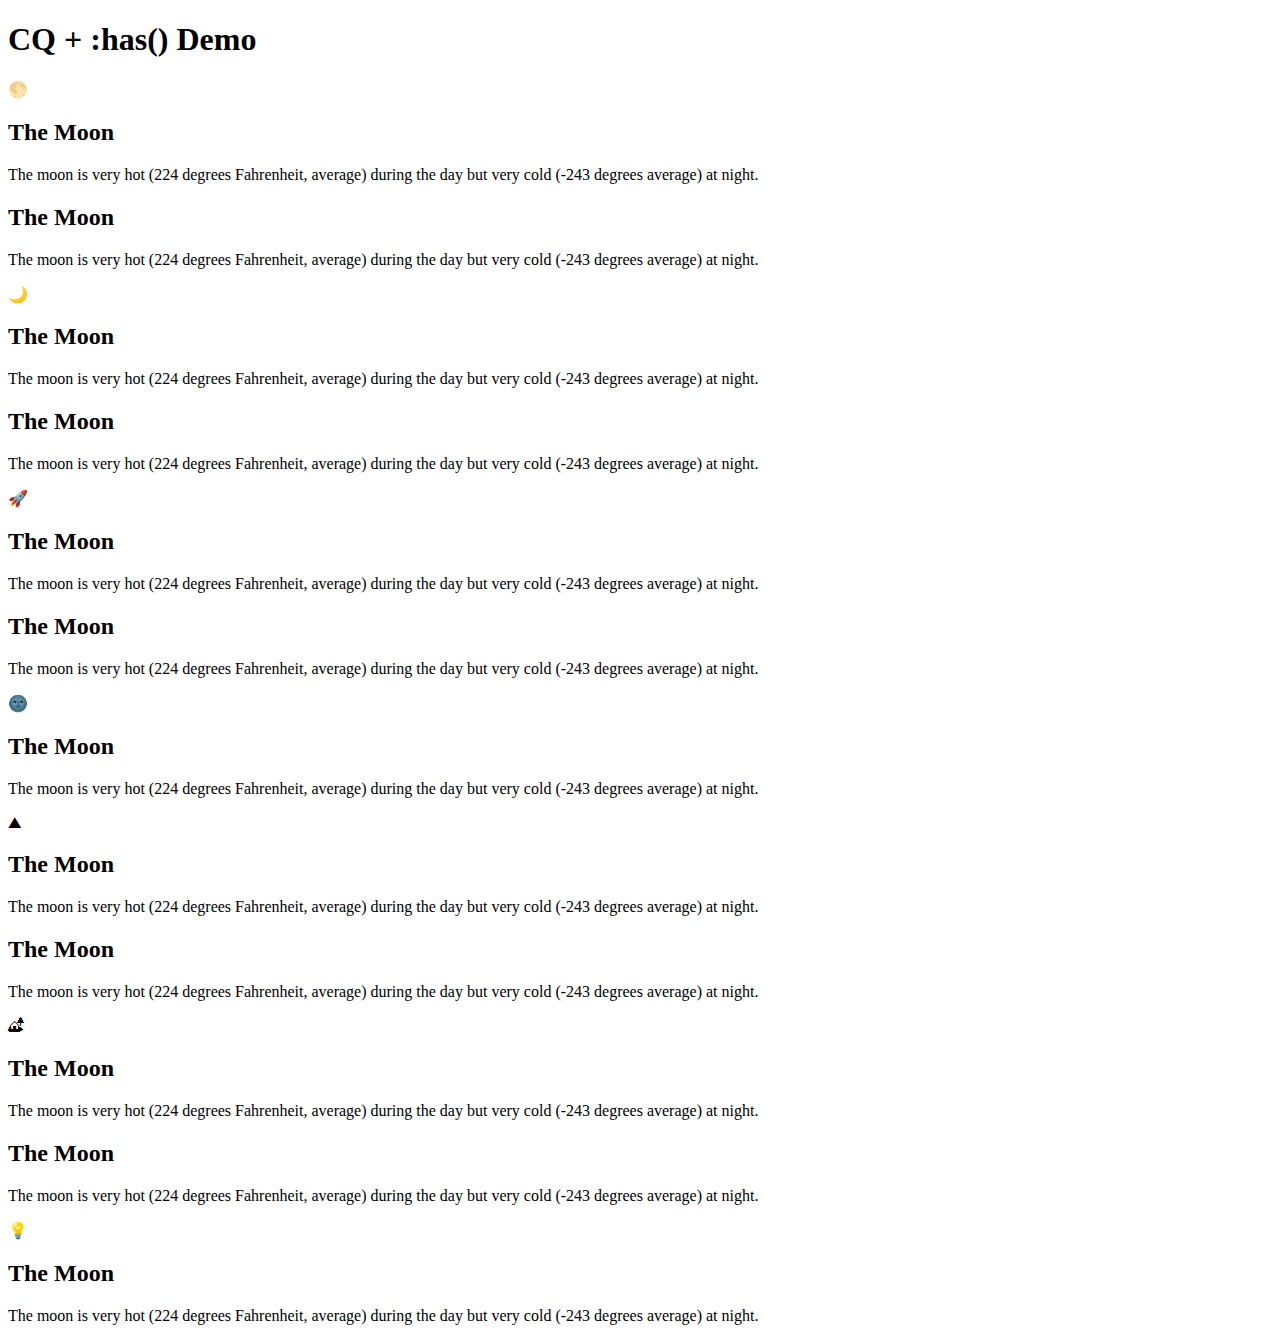
==== container-query/index.html @ e9a7b420 "💎 feat: Add container query demo page" ====
<!DOCTYPE html>
<html lang="ja">
  <head>
    <meta charset="UTF-8" />
    <meta http-equiv="X-UA-Compatible" content="IE=edge" />
    <meta name="viewport" content="width=device-width, initial-scale=1.0" />
    <link rel="stylesheet" href="/styles.css" />
    <title>CQ + :has() Demo</title>
  </head>
  <body>
    <h1>CQ + :has() Demo</h1>
    <div class="wrapper-grid">
      <div class="container">
        <div class="card">
          <div class="visual">🌕</div>
          <div class="meta">
            <h2>The Moon</h2>
            <p class="desc">
              The moon is very hot (224 degrees Fahrenheit, average) during the
              day but very cold (-243 degrees average) at night.
            </p>
          </div>
        </div>
      </div>
      <div class="container">
        <div class="card">
          <div class="meta">
            <h2>The Moon</h2>
            <p class="desc">
              The moon is very hot (224 degrees Fahrenheit, average) during the
              day but very cold (-243 degrees average) at night.
            </p>
          </div>
        </div>
      </div>
      <div class="container">
        <div class="card">
          <div class="visual">🌙</div>
          <div class="meta">
            <h2>The Moon</h2>
            <p class="desc">
              The moon is very hot (224 degrees Fahrenheit, average) during the
              day but very cold (-243 degrees average) at night.
            </p>
          </div>
        </div>
      </div>
      <div class="container">
        <div class="card">
          <div class="meta">
            <h2>The Moon</h2>
            <p class="desc">
              The moon is very hot (224 degrees Fahrenheit, average) during the
              day but very cold (-243 degrees average) at night.
            </p>
          </div>
        </div>
      </div>
      <div class="container">
        <div class="card">
          <div class="visual">🚀</div>
          <div class="meta">
            <h2>The Moon</h2>
            <p class="desc">
              The moon is very hot (224 degrees Fahrenheit, average) during the
              day but very cold (-243 degrees average) at night.
            </p>
          </div>
        </div>
      </div>
      <div class="container">
        <div class="card">
          <div class="meta">
            <h2>The Moon</h2>
            <p class="desc">
              The moon is very hot (224 degrees Fahrenheit, average) during the
              day but very cold (-243 degrees average) at night.
            </p>
          </div>
        </div>
      </div>
      <div class="container">
        <div class="card">
          <div class="visual">🌚</div>
          <div class="meta">
            <h2>The Moon</h2>
            <p class="desc">
              The moon is very hot (224 degrees Fahrenheit, average) during the
              day but very cold (-243 degrees average) at night.
            </p>
          </div>
        </div>
      </div>
      <div class="container">
        <div class="card">
          <div class="visual">⛰</div>
          <div class="meta">
            <h2>The Moon</h2>
            <p class="desc">
              The moon is very hot (224 degrees Fahrenheit, average) during the
              day but very cold (-243 degrees average) at night.
            </p>
          </div>
        </div>
      </div>
      <div class="container">
        <div class="card">
          <div class="meta">
            <h2>The Moon</h2>
            <p class="desc">
              The moon is very hot (224 degrees Fahrenheit, average) during the
              day but very cold (-243 degrees average) at night.
            </p>
          </div>
        </div>
      </div>
      <div class="container">
        <div class="card">
          <div class="visual">🏕</div>
          <div class="meta">
            <h2>The Moon</h2>
            <p class="desc">
              The moon is very hot (224 degrees Fahrenheit, average) during the
              day but very cold (-243 degrees average) at night.
            </p>
          </div>
        </div>
      </div>
      <div class="container">
        <div class="card">
          <div class="meta">
            <h2>The Moon</h2>
            <p class="desc">
              The moon is very hot (224 degrees Fahrenheit, average) during the
              day but very cold (-243 degrees average) at night.
            </p>
          </div>
        </div>
      </div>
      <div class="container">
        <div class="card">
          <div class="visual">💡</div>
          <div class="meta">
            <h2>The Moon</h2>
            <p class="desc">
              The moon is very hot (224 degrees Fahrenheit, average) during the
              day but very cold (-243 degrees average) at night.
            </p>
          </div>
        </div>
      </div>
    </div>
  </body>
</html>
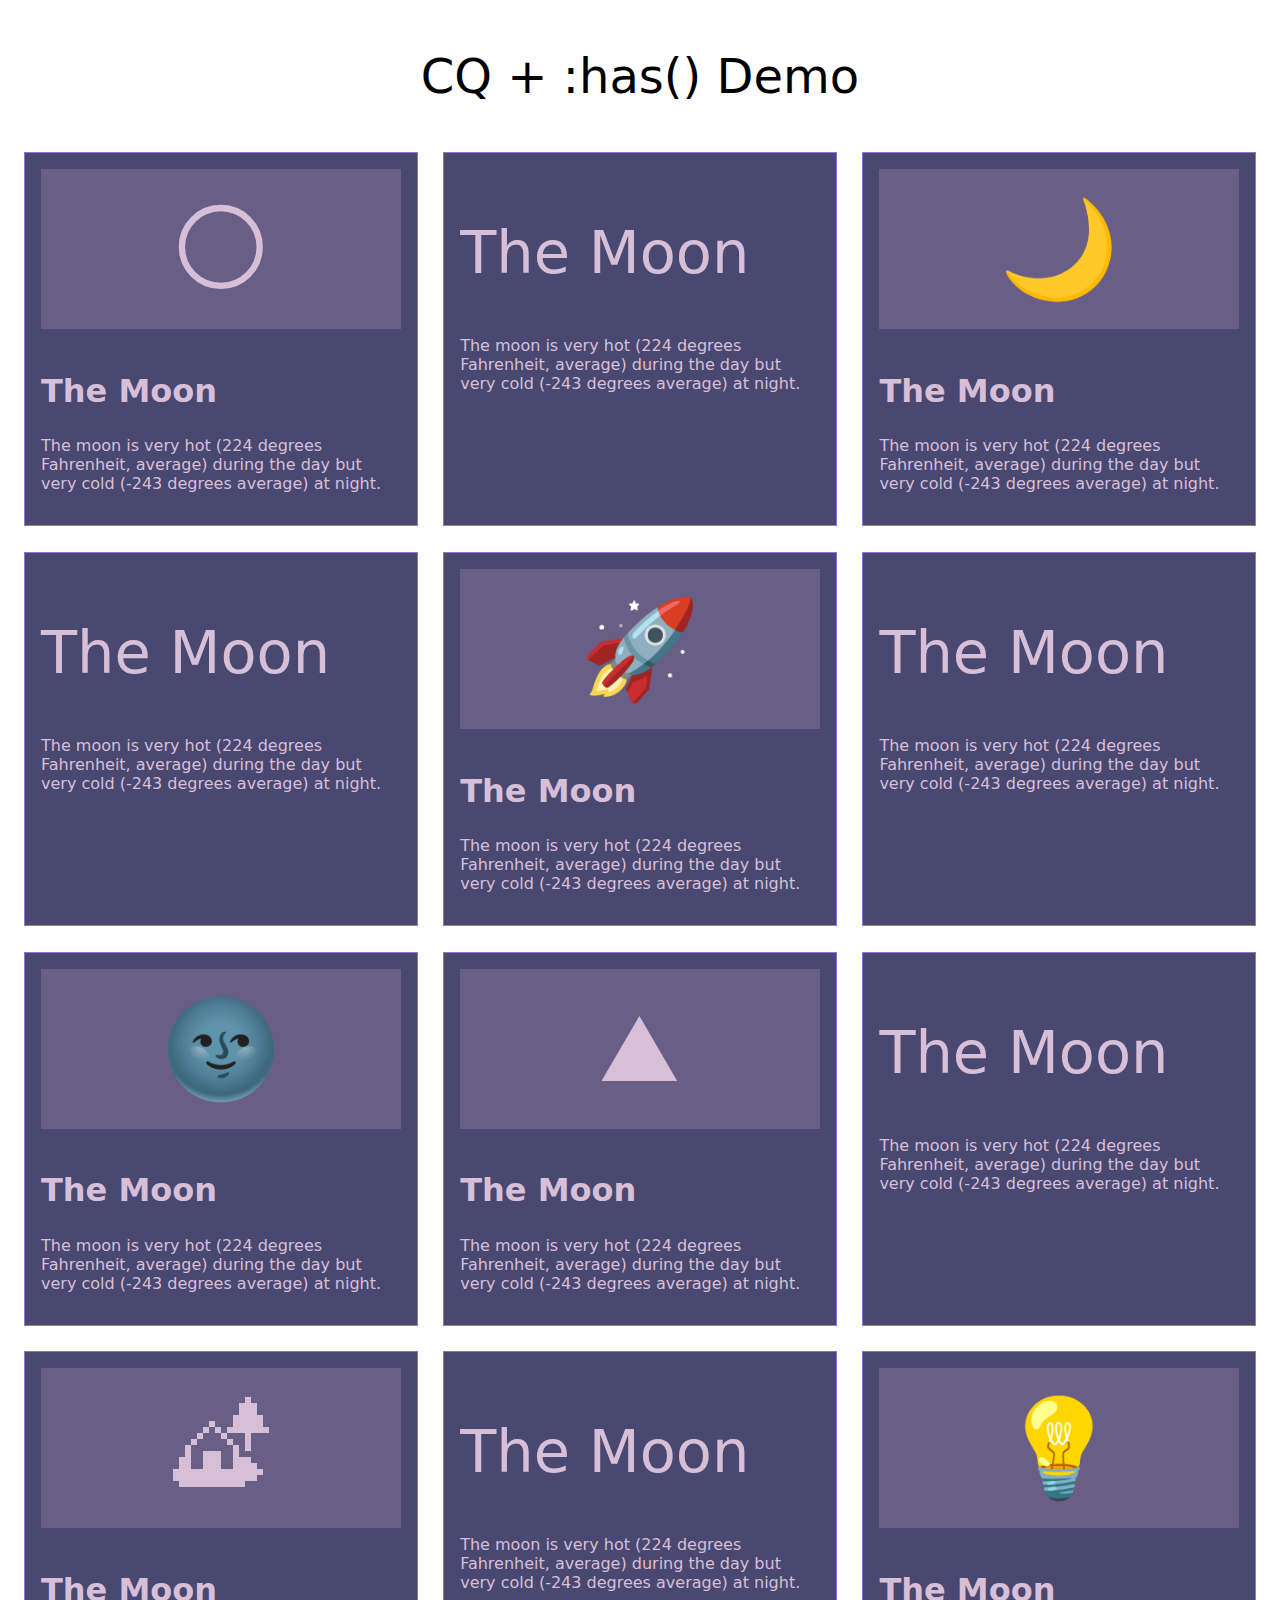
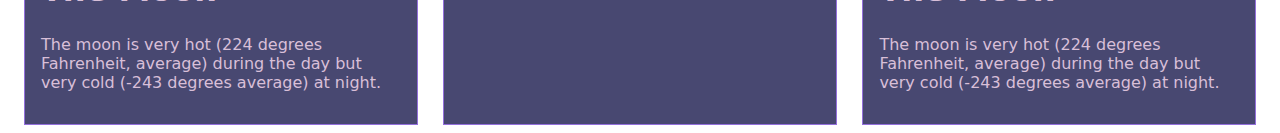
==== commit 1ffc4270: "🗒 modify: Add link-item, fix CSS path" ====
--- a/container-query/index.html
+++ b/container-query/index.html
@@ -4,7 +4,7 @@
     <meta charset="UTF-8" />
     <meta http-equiv="X-UA-Compatible" content="IE=edge" />
     <meta name="viewport" content="width=device-width, initial-scale=1.0" />
-    <link rel="stylesheet" href="/styles.css" />
+    <link rel="stylesheet" href="styles.css" />
     <title>CQ + :has() Demo</title>
   </head>
   <body>
--- a/container-query/styles.css
+++ b/container-query/styles.css
@@ -0,0 +1,69 @@
+.wrapper-grid {
+  display: grid;
+  gap: 1.6rem;
+  grid-template-columns: repeat(auto-fit, minmax(300px, 1fr));
+}
+
+.container {
+  container-type: inline-size;
+  display: grid;
+}
+
+.card {
+  display: grid;
+}
+
+.card:has(.visual) {
+  grid-template-columns: 1fr 1fr;
+}
+
+.card:has(.visual) h2 {
+  font-size: 2rem;
+}
+
+.card:not(:has(.visual)) h2 {
+  font-size: clamp(2rem, 15cqi, 4rem);
+  font-weight: 300;
+}
+
+@container (max-width: 400px) {
+  .card:has(.visual) {
+    grid-template-columns: 1fr;
+  }
+}
+
+/* since the card stretches in the row, when it gets too tall
+we want it to also go to a 1-column layout */
+@container (min-height: 300px) {
+  .card:has(.visual) {
+    grid-template-columns: 1fr;
+  }
+}
+
+body {
+  font-family: system-ui;
+  padding: 0 1rem;
+}
+
+h1 {
+  text-align: center;
+  padding: 1rem;
+  font-size: 3rem;
+  font-weight: 300;
+}
+
+.card {
+  background: hsl(240deg 50% 20% / 80%);
+  padding: 1rem;
+  color: thistle;
+  border: 1px solid mediumpurple;
+  gap: 1rem;
+}
+
+.visual { 
+  background: hsl(300deg 25% 70% / 25%);
+  display: grid;
+  place-items: center;
+  font-size: 96px;
+  min-height: 10rem;
+}